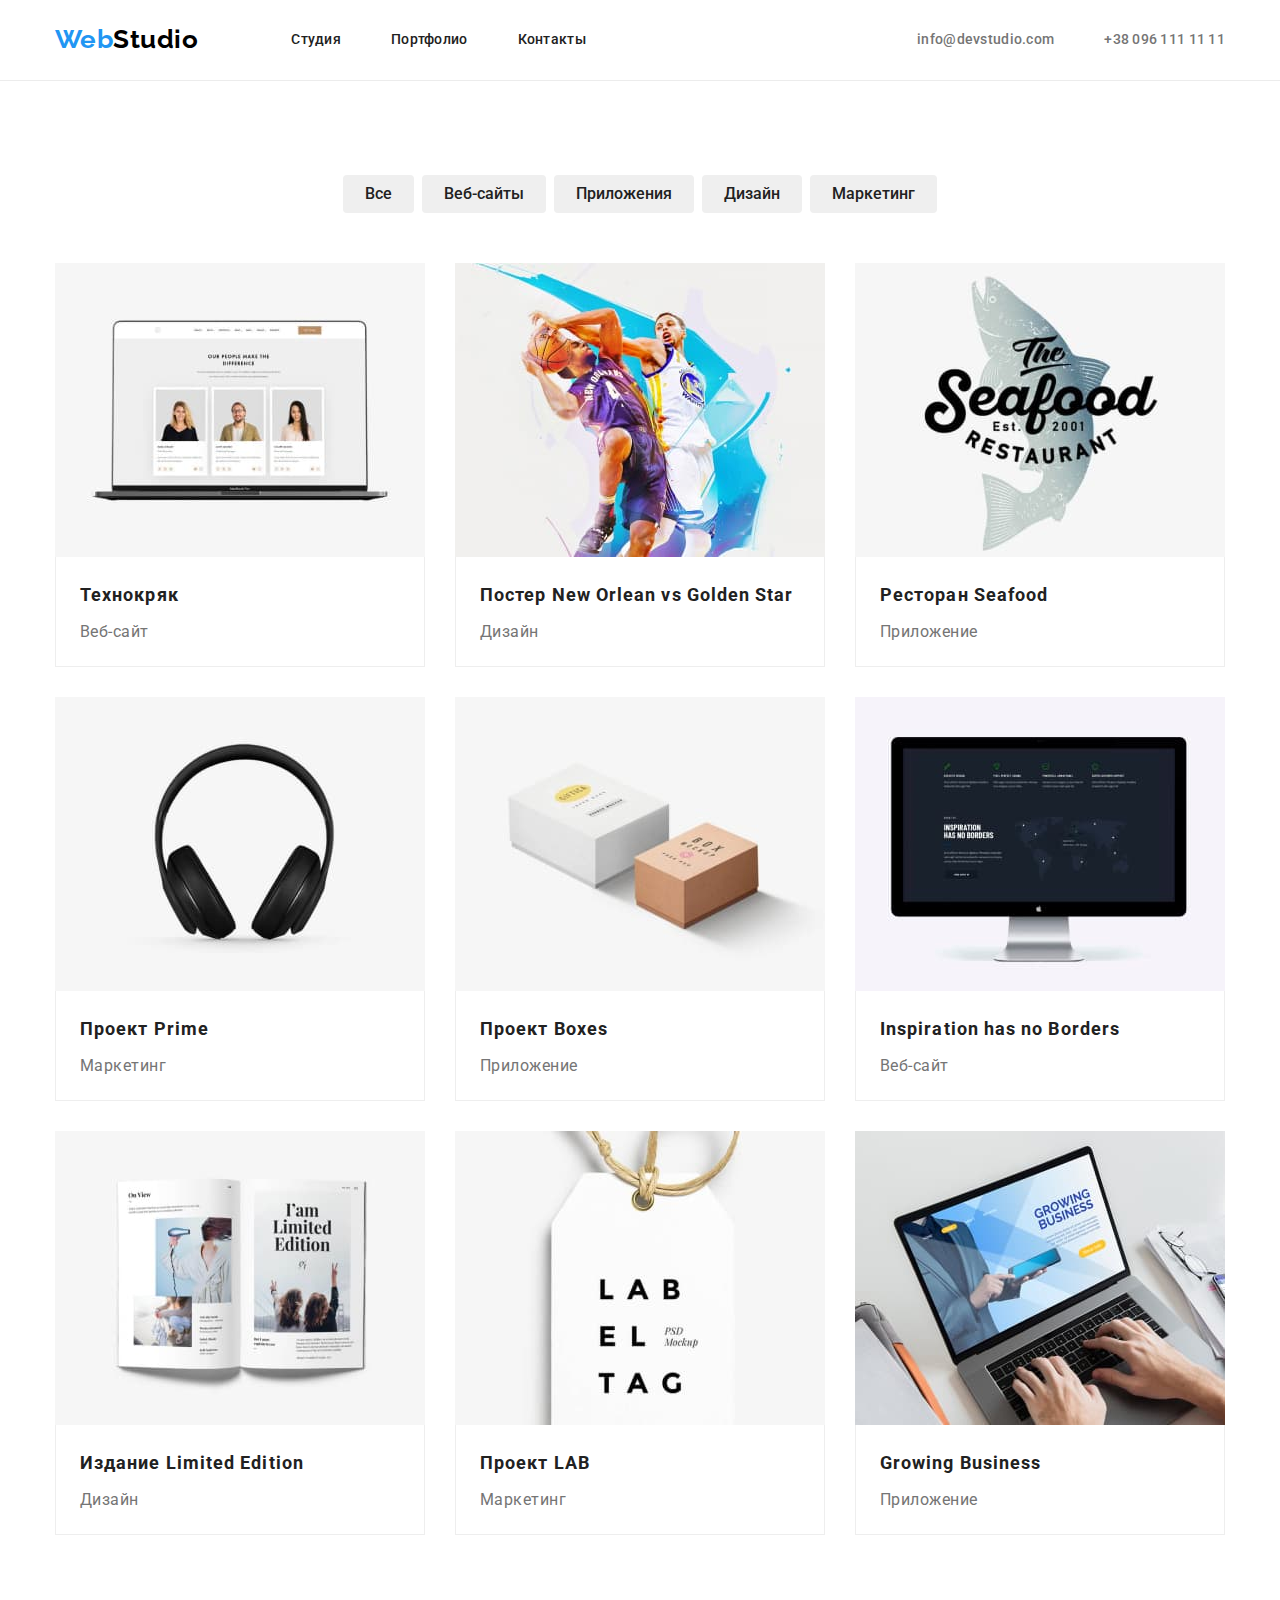
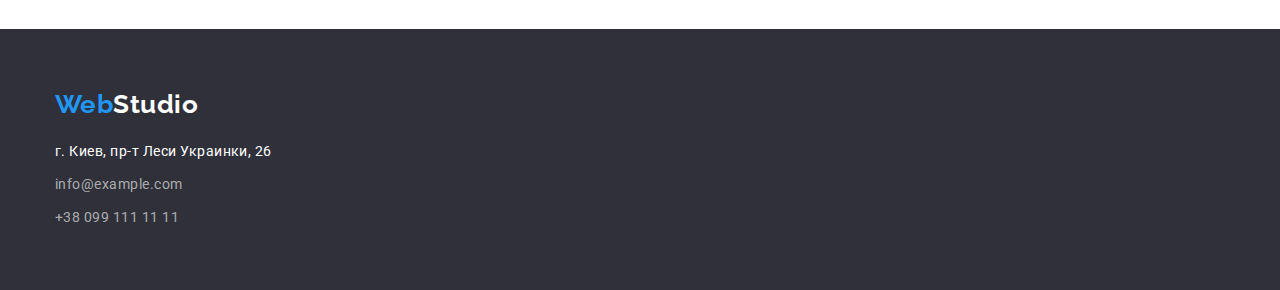
==== portfolio.html @ 42ea8627 "ДЗ_4_start" ====
<!DOCTYPE html>
<html lang="ru">

<head>
  <meta charset="UTF-8" />
  <meta http-equiv="X-UA-Compatible" content="IE=edge" />
  <meta name="viewport" content="width=device-width, initial-scale=1.0" />
  <link rel="preconnect" href="https://fonts.googleapis.com" />
  <link rel="preconnect" href="https://fonts.gstatic.com" crossorigin />
  <link href="https://fonts.googleapis.com/css2?family=Raleway:wght@700&family=Roboto:wght@400;500;700;900&display=swap"
    rel="stylesheet" />
  <title>Portfolio</title>
  <link rel="stylesheet"
    href="https://cdnjs.cloudflare.com/ajax/libs/modern-normalize/1.1.0/modern-normalize.min.css" />
  <link rel="stylesheet" href="./styles/styles.css" />
</head>

<body>
  <header class="header">
    <div class="container">
      <a lang="en" class="header-logo" href="./index.html">Web<span class="header-logo-second">Studio</span>
      </a>
      <nav class="header-nav">
        <ul class="header-list list">
          <li class="header-item">
            <a href="./index.html" class="header-link link">Студия</a>
          </li>
          <li class="header-item">
            <a href="./portfolio.html" class="header-link link">Портфолио</a>
          </li>
          <li class="header-item">
            <a href="" class="header-link link">Контакты</a>
          </li>
        </ul>
      </nav>
      <div class="header-connect">
        <ul class="list">
          <li class="header-contacts-item">
            <a class="header-contacts link" href="mailto:info@devstudio.com">info@devstudio.com</a>
          </li>
          <li class="header-contacts-item">
            <a class="header-contacts link" href="tel:+380961111111">+38 096 111 11 11</a>
          </li>
        </ul>
      </div>
    </div>
  </header>
  <main>
    <section class="portfolio">
      <div class="container">
        <h1 class="visually-hidden">Portfolio</h1>
        <ul class="portfolio-list list">
          <li class="portfolio-item">
            <button type="button" class="portfolio-button btn">Все</button>
          </li>
          <li class="portfolio-item">
            <button type="button" class="portfolio-button btn">
              Веб-сайты
            </button>
          </li>
          <li class="portfolio-item">
            <button type="button" class="portfolio-button btn">
              Приложения
            </button>
          </li>
          <li class="portfolio-item">
            <button type="button" class="portfolio-button btn">Дизайн</button>
          </li>
          <li class="portfolio-item">
            <button type="button" class="portfolio-button btn">
              Маркетинг
            </button>
          </li>
        </ul>
        <ul class="portfolio-projects-list list">
          <li class="portfolio-projects-item">
            <img class="portfolio-projects-img" src="./img/img-p-1.jpg" alt="Фото проекта" width="370" height="294" />
            <div class="potfolio-projects-card">
              <h2 class="portfolio-projects-title">Технокряк</h2>
              <p class="portfolio-projects-text">Веб-сайт</p>
            </div>
          </li>
          <li class="portfolio-projects-item">
            <img class="portfolio-projects-img" src="./img/img-p-2.jpg" alt="Фото проекта" width="370" height="294" />
            <div class="potfolio-projects-card">
              <h2 class="portfolio-projects-title">
                Постер New Orlean vs Golden Star
              </h2>
              <p class="portfolio-projects-text">Дизайн</p>
            </div>
          </li>
          <li class="portfolio-projects-item">
            <img class="portfolio-projects-img" src="./img/img-p-3.jpg" alt="Фото проекта" width="370" height="294" />
            <div class="potfolio-projects-card">
              <h2 class="portfolio-projects-title">Ресторан Seafood</h2>
              <p class="portfolio-projects-text">Приложение</p>
            </div>
          </li>
          <li class="portfolio-projects-item">
            <img class="portfolio-projects-img" src="./img/img-p-4.jpg" alt="Фото проекта" width="370" height="294" />
            <div class="potfolio-projects-card">
              <h2 class="portfolio-projects-title">Проект Prime</h2>
              <p class="portfolio-projects-text">Маркетинг</p>
            </div>
          </li>
          <li class="portfolio-projects-item">
            <img class="portfolio-projects-img" src="./img/img-p-5.jpg" alt="Фото проекта" width="370" height="294" />
            <div class="potfolio-projects-card">
              <h2 class="portfolio-projects-title">Проект Boxes</h2>
              <p class="portfolio-projects-text">Приложение</p>
            </div>
          </li>
          <li class="portfolio-projects-item">
            <img class="portfolio-projects-img" src="./img/img-p-6.jpg" alt="Фото проекта" width="370" height="294" />
            <div class="potfolio-projects-card">
              <h2 class="portfolio-projects-title">
                Inspiration has no Borders
              </h2>
              <p class="portfolio-projects-text">Веб-сайт</p>
            </div>
          </li>
          <li class="portfolio-projects-item">
            <img class="portfolio-projects-img" src="./img/img-p-7.jpg" alt="Фото проекта" width="370" height="294" />
            <div class="potfolio-projects-card">
              <h2 class="portfolio-projects-title">Издание Limited Edition</h2>
              <p class="portfolio-projects-text">Дизайн</p>
            </div>
          </li>
          <li class="portfolio-projects-item">
            <img class="portfolio-projects-img" src="./img/img-p-8.jpg" alt="Фото проекта" width="370" height="294" />
            <div class="potfolio-projects-card">
              <h2 class="portfolio-projects-title">Проект LAB</h2>
              <p class="portfolio-projects-text">Маркетинг</p>
            </div>
          </li>
          <li class="portfolio-projects-item">
            <img class="portfolio-projects-img" src="./img/img-p-9.jpg" alt="Фото проекта" width="370" height="294" />
            <div class="potfolio-projects-card">
              <h2 class="portfolio-projects-title">Growing Business</h2>
              <p class="portfolio-projects-text">Приложение</p>
            </div>
          </li>
        </ul>
      </div>
    </section>
  </main>
  <footer class="footer">
    <div class="container">
      <a lang="en" class="footer-logo" href="./index.html">Web<span class="footer-logo-second">Studio</span></a>
      <address class="contacts-address">
        <ul class="footer-list list">
          <li class="footer-item">
            <a href="https://goo.gl/maps/d1QKyToXr1h2ZrgB8" target="_blank" class="footer-link link"
              rel="noopener nofollow noreferrer">г. Киев, пр-т Леси Украинки, 26</a>
          </li>
          <li class="footer-item">
            <a href="mailto:info@example.com" class="footer-contacts link">info@example.com</a>
          </li>
          <li class="footer-item">
            <a href="tel:+380991111111" class="footer-contacts link">+38 099 111 11 11</a>
          </li>
        </ul>
      </address>
    </div>
  </footer>
</body>

</html>
---- styles/styles.css ----
:root {
    --main-title-color: #212121;
    --second-title-color: #ffffff;
    --main-text-color: #757575;
    --second-text-color: #ffffff;
    --accent-color: #2196f3;
    --background-color: #2f303a;
    --background-section-color: #ffffff;
    --background-button: #188ce8;
    --color-logo: #000000;
    --background-section-employees: #f5f4fa;
}

p,
h1,
h2,
h3,
h4,
h5,
h6 {
    margin: 0;
}

ul,
ol {
    margin: 0;
    padding-left: 0;
}

.container {
    width: 1200px;
    margin: 0 auto;
    padding-left: 15px;
    padding-right: 15px;
}

body {
    font-family: "Roboto", sans-serif;
    color: var(--main-title-color);
    letter-spacing: 0.03em;
}

.list {
    list-style: none;
}

.link {
    text-decoration: none;
}

.visually-hidden {
    position: absolute;
    white-space: nowrap;
    width: 1px;
    height: 1px;
    overflow: hidden;
    border: 0;
    padding: 0;
    clip: rect(0 0 0 0);
    clip-path: inset(50%);
    margin: -1px;
}

.btn {
    font-family: inherit;
    cursor: pointer;
}

img {
    display: block;
    max-width: 100%;
}

/* --------------------------HEADER-------------------------- */
.header {
    background-color: var(--background-section-color);
    padding-top: 24px;
    padding-bottom: 25px;
    border-bottom: 1px solid #ECECEC;
}

.header .container {
    display: flex;
    align-items: center;
}

.header-logo {
    font-family: "Raleway", sans-serif;
    font-weight: 700;
    font-size: 26px;
    line-height: calc(31 / 26);
    text-decoration: none;
    color: var(--accent-color);
    margin-right: 93px;
}

.header-list {
    display: flex;
    align-items: center;
}

.header-item:not(:last-child) {
    margin-right: 50px;
}

.header-logo-second {
    color: var(--color-logo);
}

.header-connect .list {
    display: flex;
    align-items: center;
}

.header-link {
    font-weight: 500;
    font-size: 14px;
    line-height: calc(16 / 14);
    letter-spacing: 0.02em;
    color: var(--main-title-color);
    padding: 10px 0px;
}

.header-link:hover,
.header-link:focus {
    color: var(--accent-color);
}

.header-connect {
    margin-left: auto;
}

.header-contacts {
    font-weight: 500;
    font-size: 14px;
    line-height: calc(16 / 14);
    letter-spacing: 0.02em;
    color: var(--main-text-color);
    padding: 10px 0px;
}

.header-contacts-item:last-child {
    margin-left: 50px;
}

.header-contacts:hover,
.header-contacts:focus {
    color: var(--accent-color);
}

/* --------------------------HERO-------------------------- */

.hero {
    background: var(--background-color);
    text-align: center;
}

.hero .container {
    align-items: center;
    padding-top: 191px;
    padding-bottom: 209px;
}

.hero-title {
    font-weight: 900;
    font-size: 44px;
    line-height: 1.36;
    letter-spacing: 0.06em;
    text-transform: uppercase;
    color: var(--second-title-color);
    width: 696px;
    margin: 0 auto 30px;
}

.hero-btn {
    font-weight: 700;
    font-size: 16px;
    line-height: 1.88;
    display: block;
    align-items: center;
    letter-spacing: 0.06em;
    color: var(--second-title-color);
    background: var(--accent-color);
    box-shadow: 0px 4px 4px rgba(0, 0, 0, 0.15);
    border-radius: 4px;
    margin: 0 auto;
    padding: 10px 32px;
    border: none;
}

.hero-btn:hover,
.hero-btn:focus {
    background: var(--background-button);
    box-shadow: 0px 4px 4px rgba(0, 0, 0, 0.15);
    border-radius: 4px;
}

/* --------------------------SPECIFIC-------------------------- */

.specific {
    background-color: var(--second-title-color);
    padding-top: 86px;
    padding-bottom: 47px;
}

.specific-list {
    display: flex;
}

.specific-item:not(:last-child) {
    margin-right: 10px;
}

.specific-item-title {
    font-weight: 700;
    font-size: 14px;
    line-height: calc(16 / 14);
    text-transform: uppercase;
    color: var(--main-title-color);
    margin-bottom: 10px;
}

.specific-item-text {
    font-size: 14px;
    line-height: 1.71;
    color: var(--main-text-color);
    max-width: 270px;
}

/* --------------------------WORKS-------------------------- */

.works {
    background-color: var(--second-title-color);
    padding-top: 47px;
    padding-bottom: 94px;
}

.works-list {
    display: flex;
}

.works-title,
.employees-title {
    font-weight: 700;
    font-size: 36px;
    line-height: calc(42 / 36);
    text-align: center;
    color: var(--main-title-color);
    margin-bottom: 50px;
}

.works-item:not(:last-child) {
    margin-right: 30px;
}

/* --------------------------EMPLOYEES-------------------------- */

.employees {
    background: var(--background-section-employees);
    padding-top: 94px;
    padding-bottom: 94px;
}

.employees-list {
    display: flex;
}

.employees-item {
    background: var(--background-section-color);
    box-shadow: 0px 1px 3px rgba(0, 0, 0, 0.12), 0px 1px 1px rgba(0, 0, 0, 0.14),
        0px 2px 1px rgba(0, 0, 0, 0.2);
    border-radius: 0px 0px 4px 4px;
}

.employees-item:not(:last-child) {
    margin-right: 30px;
}

.employees-card {
    padding: 30px 0px;
}

.employees-item-title {
    font-weight: 500;
    font-size: 16px;
    line-height: calc(19 / 16);
    text-align: center;
    color: var(--main-title-color);
    margin-bottom: 10px;
}

.employees-item-text {
    font-size: 16px;
    line-height: calc(19 / 16);
    text-align: center;
    color: var(--main-text-color);
}

/* --------------------------FOOTER-------------------------- */

.footer {
    background: var(--background-color);
    padding-top: 60px;
    padding-bottom: 60px;
}

.footer-logo {
    font-family: "Raleway", sans-serif;
    font-weight: 700;
    font-size: 26px;
    line-height: calc(31 / 26);
    text-decoration: none;
    color: var(--accent-color);
}

.footer-logo-second {
    color: var(--second-title-color);
}

.contacts-address {
    font-style: normal;
}

.footer-list {
    margin-top: 20px;
}

.footer-item:not(:last-child) {
    margin-bottom: 9px;
}

.footer-link {
    font-size: 14px;
    line-height: 1.71;
    color: var(--second-text-color);
}

.footer-contacts {
    font-size: 14px;
    line-height: 1.71;
    color: rgba(255, 255, 255, 0.6);
}

.footer-contacts:hover,
.footer-contacts :focus {
    color: var(--accent-color);
}

/* --------------------------PORTFOLIO-------------------------- */
.portfolio {
    padding-top: 94px;
    padding-bottom: 94px;
}

.portfolio-list {
    margin-bottom: 50px;
    display: flex;
    justify-content: center
}

.portfolio-button {
    font-weight: 500;
    font-size: 16px;
    line-height: 1.62;
    display: flex;
    text-align: center;
    color: var(--main-title-color);
    border-radius: 4px;
    margin: 0 auto;
    padding: 6px 22px;
    border: none;
}

.portfolio-item:not(:last-child) {
    margin-right: 8px;
}

.portfolio-button:hover,
.portfolio-button:focus {
    background: var(--accent-color);
    border-radius: 4px;
    color: var(--second-title-color);
}

.portfolio-projects-list {
    display: flex;
    flex-wrap: wrap;
    margin: -15px;
}

.portfolio-projects-item {
    flex-basis: calc(100% / 3 - 30px);
    margin: 15px;
    overflow: hidden;
}

.potfolio-projects-card {
    padding: 20px 24px 19px;
    border-bottom: 1px solid #EEEEEE;
    border-left: 1px solid #EEEEEE;
    border-right: 1px solid #EEEEEE;
}

.portfolio-projects-title {
    font-weight: 700;
    font-size: 18px;
    line-height: 2;
    letter-spacing: 0.06em;
    color: var(--main-title-color);
    margin-bottom: 4px;
}

.portfolio-projects-text {
    font-size: 16px;
    line-height: 1.88;
    color: var(--main-text-color);
}
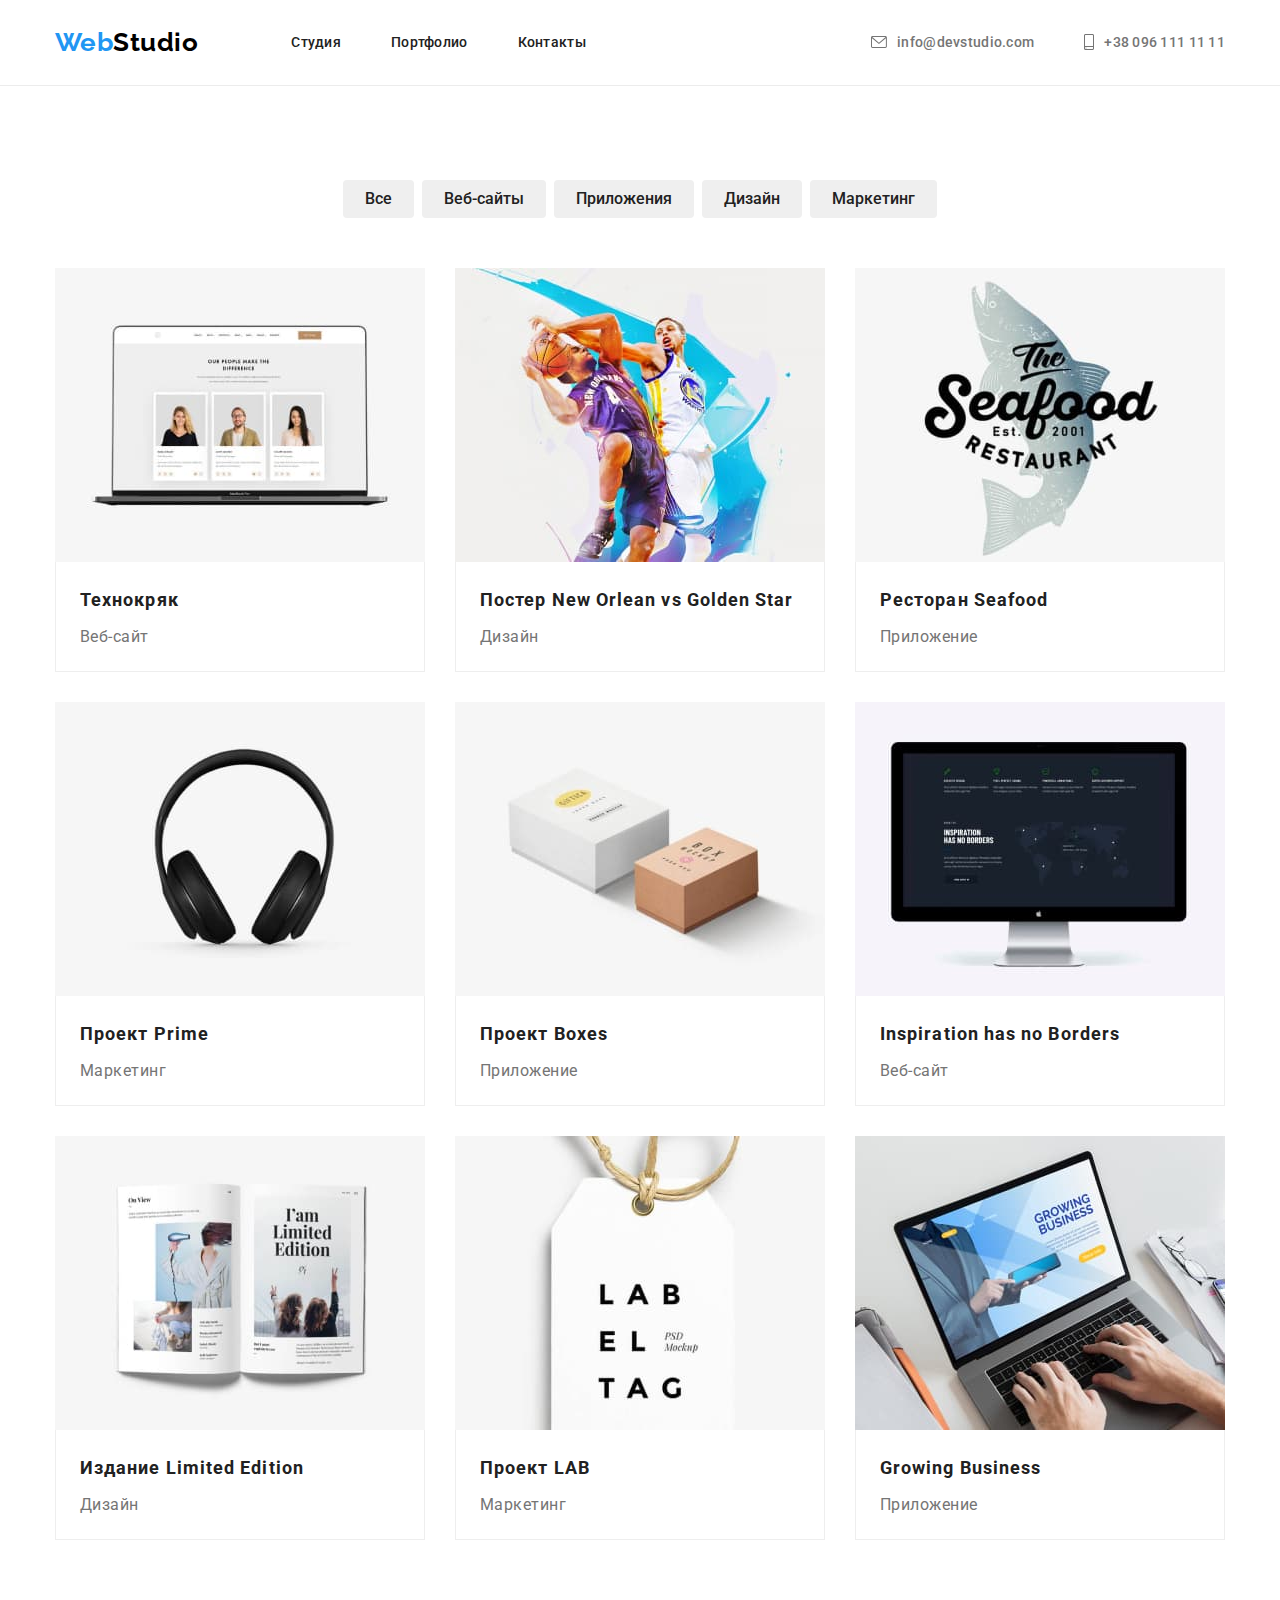
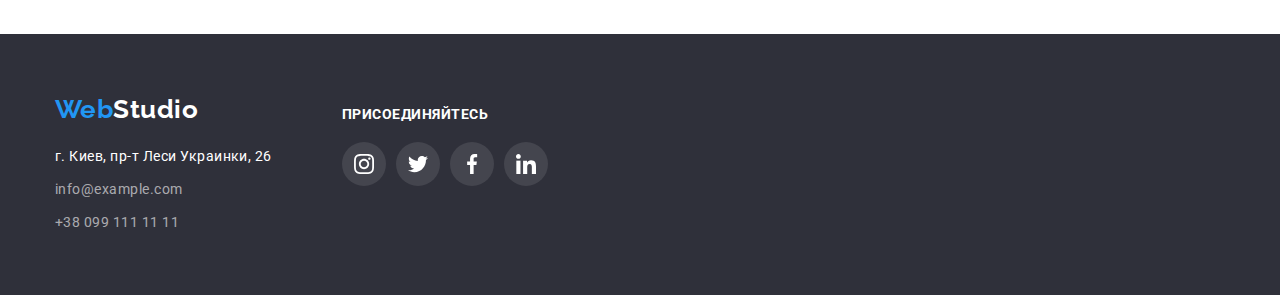
==== commit fdec39bb: "ДЗ_4" ====
--- a/portfolio.html
+++ b/portfolio.html
@@ -36,10 +36,14 @@
       <div class="header-connect">
         <ul class="list">
           <li class="header-contacts-item">
-            <a class="header-contacts link" href="mailto:info@devstudio.com">info@devstudio.com</a>
+            <a class="header-contacts link" href="mailto:info@devstudio.com"><svg class="mailto" width="16" height="12">
+                <use href="./img/symbol-defs.svg#icon-envelope"></use>
+              </svg>info@devstudio.com</a>
           </li>
           <li class="header-contacts-item">
-            <a class="header-contacts link" href="tel:+380961111111">+38 096 111 11 11</a>
+            <a class="header-contacts link" href="tel:+380961111111"><svg class="tel" width="10" height="16">
+                <use href="./img/symbol-defs.svg#icon-smartphone"></use>
+              </svg>+38 096 111 11 11</a>
           </li>
         </ul>
       </div>
@@ -146,21 +150,49 @@
   </main>
   <footer class="footer">
     <div class="container">
-      <a lang="en" class="footer-logo" href="./index.html">Web<span class="footer-logo-second">Studio</span></a>
-      <address class="contacts-address">
-        <ul class="footer-list list">
-          <li class="footer-item">
-            <a href="https://goo.gl/maps/d1QKyToXr1h2ZrgB8" target="_blank" class="footer-link link"
-              rel="noopener nofollow noreferrer">г. Киев, пр-т Леси Украинки, 26</a>
-          </li>
-          <li class="footer-item">
-            <a href="mailto:info@example.com" class="footer-contacts link">info@example.com</a>
-          </li>
-          <li class="footer-item">
-            <a href="tel:+380991111111" class="footer-contacts link">+38 099 111 11 11</a>
-          </li>
-        </ul>
-      </address>
+      <div class="footer-contacts-list">
+        <a lang="en" class="footer-logo" href="./index.html">Web<span class="footer-logo-second">Studio</span></a>
+        <address class="contacts-address">
+          <ul class="footer-list list">
+            <li class="footer-item">
+              <a href="https://goo.gl/maps/d1QKyToXr1h2ZrgB8" target="_blank" class="footer-link link"
+                rel="noopener nofollow noreferrer">г. Киев, пр-т Леси Украинки, 26</a>
+            </li>
+            <li class="footer-item">
+              <a href="mailto:info@example.com" class="footer-contacts link">info@example.com</a>
+            </li>
+            <li class="footer-item">
+              <a href="tel:+380991111111" class="footer-contacts link">+38 099 111 11 11</a>
+            </li>
+          </ul>
+        </address>
+      </div>
+      <div class="footer-social">
+        <h3 class="social-title title">Присоединяйтесь</h3>
+        <ul class="employees-soc-list list">
+          <li class="employees-soc-item">
+            <a href="" class="employees-soc-link link"><svg class="employees-soc-icon" width="20" height="20">
+                <use href="./img/symbol-defs.svg#icon-instagram"></use>
+              </svg></a>
+          </li>
+          <li class="employees-soc-item">
+            <a href="" class="employees-soc-link link"><svg class="employees-soc-icon" width="20" height="20">
+                <use href="./img/symbol-defs.svg#icon-twitter"></use>
+              </svg></a>
+          </li>
+          <li class="employees-soc-item">
+            <a href="" class="employees-soc-link link">
+              <svg class="employees-soc-icon" width="20" height="20">
+                <use href="./img/symbol-defs.svg#icon-facebook"></use>
+              </svg></a>
+          </li>
+          <li class="employees-soc-item">
+            <a href="" class="employees-soc-link link"><svg class="employees-soc-icon" width="20" height="20">
+                <use href="./img/symbol-defs.svg#icon-linkedin"></use>
+              </svg></a>
+          </li>
+        </ul>
+      </div>
     </div>
   </footer>
 </body>
--- a/styles/styles.css
+++ b/styles/styles.css
@@ -9,6 +9,7 @@
     --background-button: #188ce8;
     --color-logo: #000000;
     --background-section-employees: #f5f4fa;
+    --icon-main-color: #AFB1B8;
 }
 
 p,
@@ -137,7 +138,10 @@
     letter-spacing: 0.02em;
     color: var(--main-text-color);
     padding: 10px 0px;
-}
+    display: flex;
+    align-items: center;
+}
+
 
 .header-contacts-item:last-child {
     margin-left: 50px;
@@ -148,18 +152,51 @@
     color: var(--accent-color);
 }
 
+.mailto,
+.tel {
+    display: flex;
+    align-items: center;
+    justify-content: center;
+    fill: var(--main-text-color);
+    margin-right: 10px;
+    fill: currentColor;
+}
+
 /* --------------------------HERO-------------------------- */
 
 .hero {
-    background: var(--background-color);
+    display: flex;
+    background-color: var(--background-color);
     text-align: center;
-}
-
-.hero .container {
-    align-items: center;
+    background-image:
+        linear-gradient(rgba(47, 48, 58, 0.4),
+            rgba(47, 48, 58, 0.4)),
+        url(../img/background-hero.jpg);
+    background-repeat: no-repeat;
+    background-position: center;
+    background-size: cover;
+    max-width: 1600px;
+    align-items: center;
+    margin: 0 auto;
     padding-top: 191px;
     padding-bottom: 209px;
 }
+
+/* .hero .container {
+    background-color: var(--background-color);
+    text-align: center;
+    background-image:
+        linear-gradient(rgba(47, 48, 58, 0.4),
+            rgba(47, 48, 58, 0.4)),
+        url(../img/background-hero.jpg);
+    background-repeat: no-repeat;
+    background-position: center;
+    background-size: cover;
+    max-width: 1600px;
+    align-items: center;
+    padding-top: 191px;
+    padding-bottom: 209px;
+} */
 
 .hero-title {
     font-weight: 900;
@@ -203,12 +240,24 @@
     padding-bottom: 47px;
 }
 
-.specific-list {
+.specific .specific-list {
     display: flex;
 }
 
 .specific-item:not(:last-child) {
-    margin-right: 10px;
+    margin-right: 30px;
+}
+
+.specific-icon-link {
+    width: 100%;
+    height: 100%;
+    background-color: var(--background-section-employees);
+    border-radius: 4px;
+    display: flex;
+    align-items: center;
+    justify-content: center;
+    max-height: 120px;
+    margin-bottom: 30px;
 }
 
 .specific-item-title {
@@ -225,6 +274,7 @@
     line-height: 1.71;
     color: var(--main-text-color);
     max-width: 270px;
+    padding-bottom: 47px;
 }
 
 /* --------------------------WORKS-------------------------- */
@@ -240,7 +290,8 @@
 }
 
 .works-title,
-.employees-title {
+.employees-title,
+.clients-title {
     font-weight: 700;
     font-size: 36px;
     line-height: calc(42 / 36);
@@ -294,6 +345,84 @@
     line-height: calc(19 / 16);
     text-align: center;
     color: var(--main-text-color);
+    margin-bottom: 16px;
+}
+
+.employees-soc-list {
+    display: flex;
+    justify-content: center;
+}
+
+.employees-soc-item {
+    width: 44px;
+    height: 44px;
+    margin-right: 10px;
+}
+
+.employees-soc-item:last-child {
+    margin-right: 0;
+}
+
+.employees-soc-link {
+    width: 100%;
+    height: 100%;
+    background-color: var(--background-section-color);
+    border-radius: 50%;
+    display: flex;
+    align-items: center;
+    justify-content: center;
+    fill: var(--icon-main-color);
+}
+
+.employees-soc-link:hover,
+.employees-soc-link:focus {
+    background-color: var(--accent-color);
+    fill: var(--background-section-color);
+}
+
+/* --------------------------CLIENTS-------------------------- */
+
+.clients {
+    padding-top: 94px;
+    padding-bottom: 94px;
+}
+
+.clients-soc-list {
+    display: flex;
+    justify-content: center;
+}
+
+.clients-soc-item {
+    width: 170px;
+    height: 92px;
+    margin-right: 30px;
+    border: 1px solid var(--icon-main-color);
+    border-radius: 4px;
+}
+
+.clients-soc-item:last-child {
+    margin-right: 0;
+}
+
+.clients-soc-item:hover,
+.clients-soc-item:focus {
+    border: 1px solid var(--accent-color);
+}
+
+.clients-soc-link {
+    width: 100%;
+    height: 100%;
+    background-color: var(--background-section-color);
+    border-radius: 4px;
+    display: flex;
+    align-items: center;
+    justify-content: center;
+    fill: var(--icon-main-color);
+}
+
+.clients-soc-link:hover,
+.clients-soc-link:focus {
+    fill: var(--accent-color);
 }
 
 /* --------------------------FOOTER-------------------------- */
@@ -304,6 +433,14 @@
     padding-bottom: 60px;
 }
 
+.footer .container {
+    display: flex;
+}
+
+.footer-contacts-list {
+    margin-right: 70px;
+}
+
 .footer-logo {
     font-family: "Raleway", sans-serif;
     font-weight: 700;
@@ -346,7 +483,33 @@
     color: var(--accent-color);
 }
 
+.footer-social {
+    width: 206px;
+    height: 80px;
+    padding-top: 12px;
+}
+
+.footer-social .employees-soc-link {
+    background-color: rgba(255, 255, 255, 0.1);
+    fill: var(--background-section-color);
+}
+
+.footer-social .employees-soc-link:hover,
+.footer-social .employees-soc-link:focus {
+    background-color: var(--accent-color);
+}
+
+.social-title {
+    font-weight: 700;
+    font-size: 14px;
+    line-height: 16px;
+    text-transform: uppercase;
+    color: var(--second-text-color);
+    margin-bottom: 20px;
+}
+
 /* --------------------------PORTFOLIO-------------------------- */
+
 .portfolio {
     padding-top: 94px;
     padding-bottom: 94px;
@@ -392,6 +555,11 @@
     flex-basis: calc(100% / 3 - 30px);
     margin: 15px;
     overflow: hidden;
+}
+
+.portfolio-projects-item:hover,
+.portfolio-projects-item:focus {
+    box-shadow: 0px 1px 1px rgba(0, 0, 0, 0.12), 0px 4px 4px rgba(0, 0, 0, 0.06), 1px 4px 6px rgba(0, 0, 0, 0.16);
 }
 
 .potfolio-projects-card {
